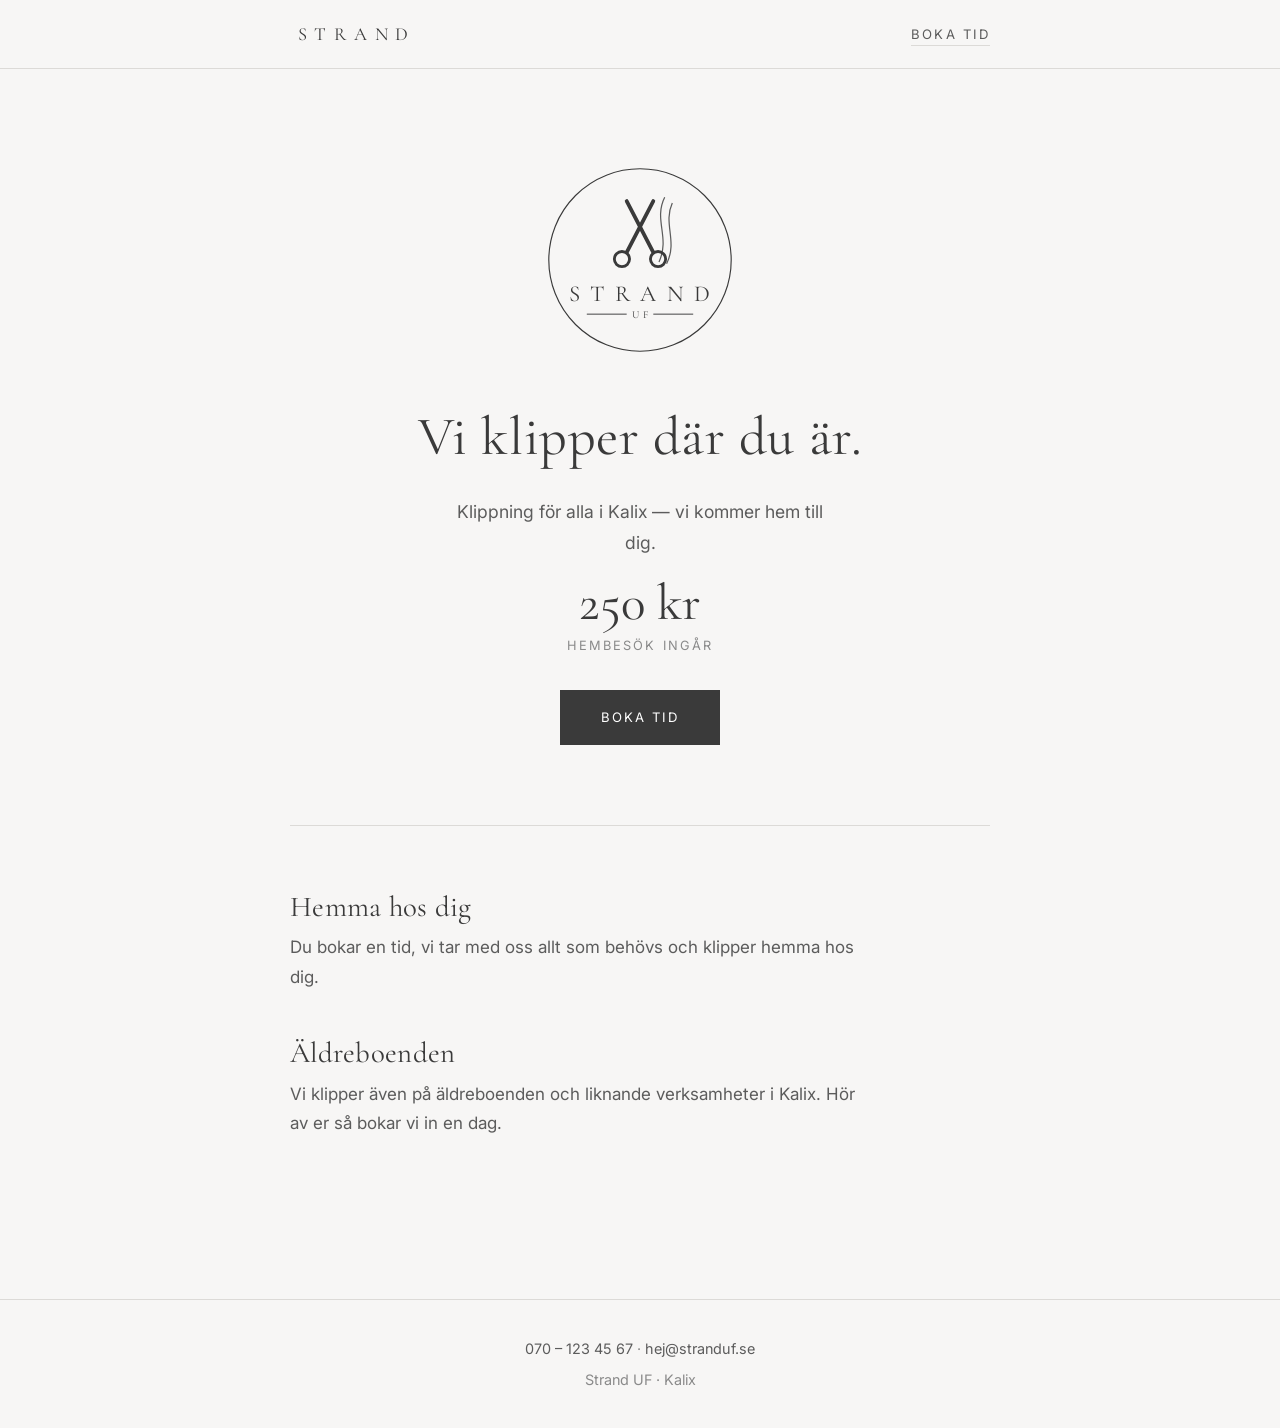
==== index.html @ 222838a2 "updated" ====
<!DOCTYPE html>
<html lang="sv">
<head>
  <meta charset="UTF-8">
  <meta name="viewport" content="width=device-width, initial-scale=1">
  <title>Strand UF — Klippning med utkörning i Kalix</title>
  <meta name="description" content="Strand UF klipper hemma hos dig i Kalix för 250 kr. Vi klipper även på äldreboenden.">
  <link rel="preconnect" href="https://fonts.googleapis.com">
  <link rel="preconnect" href="https://fonts.gstatic.com" crossorigin>
  <link href="https://fonts.googleapis.com/css2?family=Cormorant+Garamond:wght@400;500&family=Inter:wght@400;500&display=swap" rel="stylesheet">
  <link rel="stylesheet" href="css/style.css">
</head>
<body>

  <header class="site-header">
    <div class="wrap">
      <a class="wordmark" href="index.html">Strand</a>
      <nav><a href="boka.html">Boka tid</a></nav>
    </div>
  </header>

  <main>
    <div class="wrap">

      <section class="hero">

        <!-- Loggan. Vill ni använda originalfilen i stället: lägg den som
             images/logo.png och byt ut hela <svg>-blocket mot
             <img class="mark" src="images/logo.png" alt="Strand UF"> -->
        <svg class="mark" viewBox="0 0 200 200" role="img" aria-label="Strand UF">
          <g fill="none" stroke="#3a3a3a" stroke-width="1.2">
            <circle cx="100" cy="100" r="96"/>
          </g>
          <g fill="none" stroke="#5c5c5c" stroke-width="1.3">
            <path d="M126 34 C 114 58, 132 76, 120 102"/>
            <path d="M134 40 C 124 62, 140 80, 128 104"/>
          </g>
          <g fill="none" stroke="#3a3a3a" stroke-width="4" stroke-linecap="round">
            <path d="M86 92 L 114 38"/>
            <path d="M114 92 L 86 38"/>
          </g>
          <g fill="none" stroke="#3a3a3a" stroke-width="3">
            <circle cx="81" cy="99" r="8"/>
            <circle cx="119" cy="99" r="8"/>
          </g>
          <circle cx="100" cy="65" r="2" fill="#3a3a3a"/>
          <text x="105" y="143" text-anchor="middle" fill="#3a3a3a"
                font-family="Cormorant Garamond, Georgia, serif" font-size="24" letter-spacing="11">STRAND</text>
          <g stroke="#3a3a3a" stroke-width="1">
            <path d="M44 157 H 86"/>
            <path d="M114 157 H 156"/>
          </g>
          <text x="102" y="161" text-anchor="middle" fill="#3a3a3a"
                font-family="Cormorant Garamond, Georgia, serif" font-size="11" letter-spacing="4">UF</text>
        </svg>

        <h1>Vi klipper där du är.</h1>
        <p class="lead">Klippning för alla i Kalix — vi kommer hem till dig.</p>

        <p class="price">250 kr</p>
        <p class="price-note">Hembesök ingår</p>

        <a class="btn" href="boka.html">Boka tid</a>
      </section>

      <section class="rows">
        <div class="row">
          <h2>Hemma hos dig</h2>
          <p>Du bokar en tid, vi tar med oss allt som behövs och klipper hemma hos dig.</p>
        </div>
        <div class="row">
          <h2>Äldreboenden</h2>
          <p>Vi klipper även på äldreboenden och liknande verksamheter i Kalix. Hör av er så bokar vi in en dag.</p>
        </div>
      </section>

    </div>
  </main>

  <footer class="site-footer">
    <div class="wrap">
      <p><a href="tel:+46701234567">070 – 123 45 67</a> · <a href="mailto:hej@stranduf.se">hej@stranduf.se</a></p>
      <p>Strand UF · Kalix</p>
    </div>
  </footer>

</body>
</html>
---- css/style.css ----
/* ===========================================================
   Strand UF — stilmall
   Monokrom gråskala, anpassad efter loggan.
   =========================================================== */

:root {
  --bg: #f7f6f5;
  --surface: #ffffff;
  --ink: #3a3a3a;
  --ink-soft: #5c5c5c;
  --muted: #8a8a8a;
  --line: #dcdad7;

  --font-head: "Cormorant Garamond", Georgia, "Times New Roman", serif;
  --font-body: "Inter", -apple-system, BlinkMacSystemFont, "Segoe UI", Roboto, sans-serif;

  --max: 780px;
  --gutter: clamp(24px, 6vw, 40px);
}

* { box-sizing: border-box; }

body {
  margin: 0;
  background: var(--bg);
  color: var(--ink);
  font-family: var(--font-body);
  font-size: 17px;
  line-height: 1.75;
  -webkit-font-smoothing: antialiased;
}

img { max-width: 100%; display: block; }

a { color: var(--ink); }

h1, h2 {
  font-family: var(--font-head);
  font-weight: 400;
  line-height: 1.2;
  letter-spacing: 0.01em;
  margin: 0 0 0.5em;
}

h1 { font-size: clamp(2.2rem, 6vw, 3.4rem); }
h2 { font-size: clamp(1.4rem, 3vw, 1.8rem); }

p { margin: 0 0 1.1em; }

.wrap {
  max-width: var(--max);
  margin-inline: auto;
  padding-inline: var(--gutter);
}

/* ---------- Sidhuvud ---------- */

.site-header {
  border-bottom: 1px solid var(--line);
}

.site-header .wrap {
  display: flex;
  align-items: center;
  justify-content: space-between;
  gap: 20px;
  min-height: 68px;
}

.wordmark {
  font-family: var(--font-head);
  font-size: 1.15rem;
  letter-spacing: 0.42em;
  text-transform: uppercase;
  text-decoration: none;
  color: var(--ink);
  padding-left: 0.42em;
}

.site-header nav a {
  font-size: 0.82rem;
  letter-spacing: 0.16em;
  text-transform: uppercase;
  text-decoration: none;
  color: var(--ink-soft);
  border-bottom: 1px solid var(--line);
  padding-bottom: 3px;
}

.site-header nav a:hover { border-bottom-color: var(--ink); }

/* ---------- Logga ---------- */

.mark {
  width: clamp(140px, 34vw, 190px);
  margin-inline: auto;
}

/* ---------- Innehåll ---------- */

main { padding-block: clamp(52px, 10vw, 96px); }

.hero {
  text-align: center;
  padding-bottom: clamp(48px, 8vw, 80px);
  border-bottom: 1px solid var(--line);
}

.hero h1 { margin-top: clamp(28px, 5vw, 40px); }

.lead {
  font-size: 1.1rem;
  color: var(--ink-soft);
  max-width: 34ch;
  margin-inline: auto;
}

.price {
  font-family: var(--font-head);
  font-size: clamp(2.4rem, 8vw, 3.2rem);
  line-height: 1;
  margin: 4px 0 6px;
}

.price-note {
  font-size: 0.8rem;
  letter-spacing: 0.16em;
  text-transform: uppercase;
  color: var(--muted);
  margin-bottom: 32px;
}

.btn {
  display: inline-block;
  padding: 15px 40px;
  border: 1px solid var(--ink);
  background: var(--ink);
  color: #fff;
  font-size: 0.82rem;
  letter-spacing: 0.16em;
  text-transform: uppercase;
  text-decoration: none;
  transition: background 0.2s ease, color 0.2s ease;
}

.btn:hover { background: transparent; color: var(--ink); }

.rows { padding-block: clamp(40px, 7vw, 64px); }

.row + .row { margin-top: clamp(32px, 5vw, 44px); }

.row h2 { margin-bottom: 0.3em; }

.row p {
  color: var(--ink-soft);
  max-width: 52ch;
  margin: 0;
}

/* ---------- Bokning ---------- */

.cal-embed {
  background: var(--surface);
  border: 1px solid var(--line);
  min-height: 620px;
  overflow: hidden;
  margin-top: clamp(28px, 5vw, 40px);
}

.cal-fallback {
  padding: 48px 24px;
  text-align: center;
  color: var(--muted);
}

.page-head { text-align: center; }

.fine {
  font-size: 0.9rem;
  color: var(--muted);
  text-align: center;
  margin-top: 24px;
}

/* ---------- Sidfot ---------- */

.site-footer {
  border-top: 1px solid var(--line);
  padding-block: 36px;
  text-align: center;
  font-size: 0.9rem;
  color: var(--muted);
}

.site-footer a { color: var(--ink-soft); text-decoration: none; }
.site-footer a:hover { text-decoration: underline; }

.site-footer p { margin: 0 0 6px; }
.site-footer p:last-child { margin: 0; }
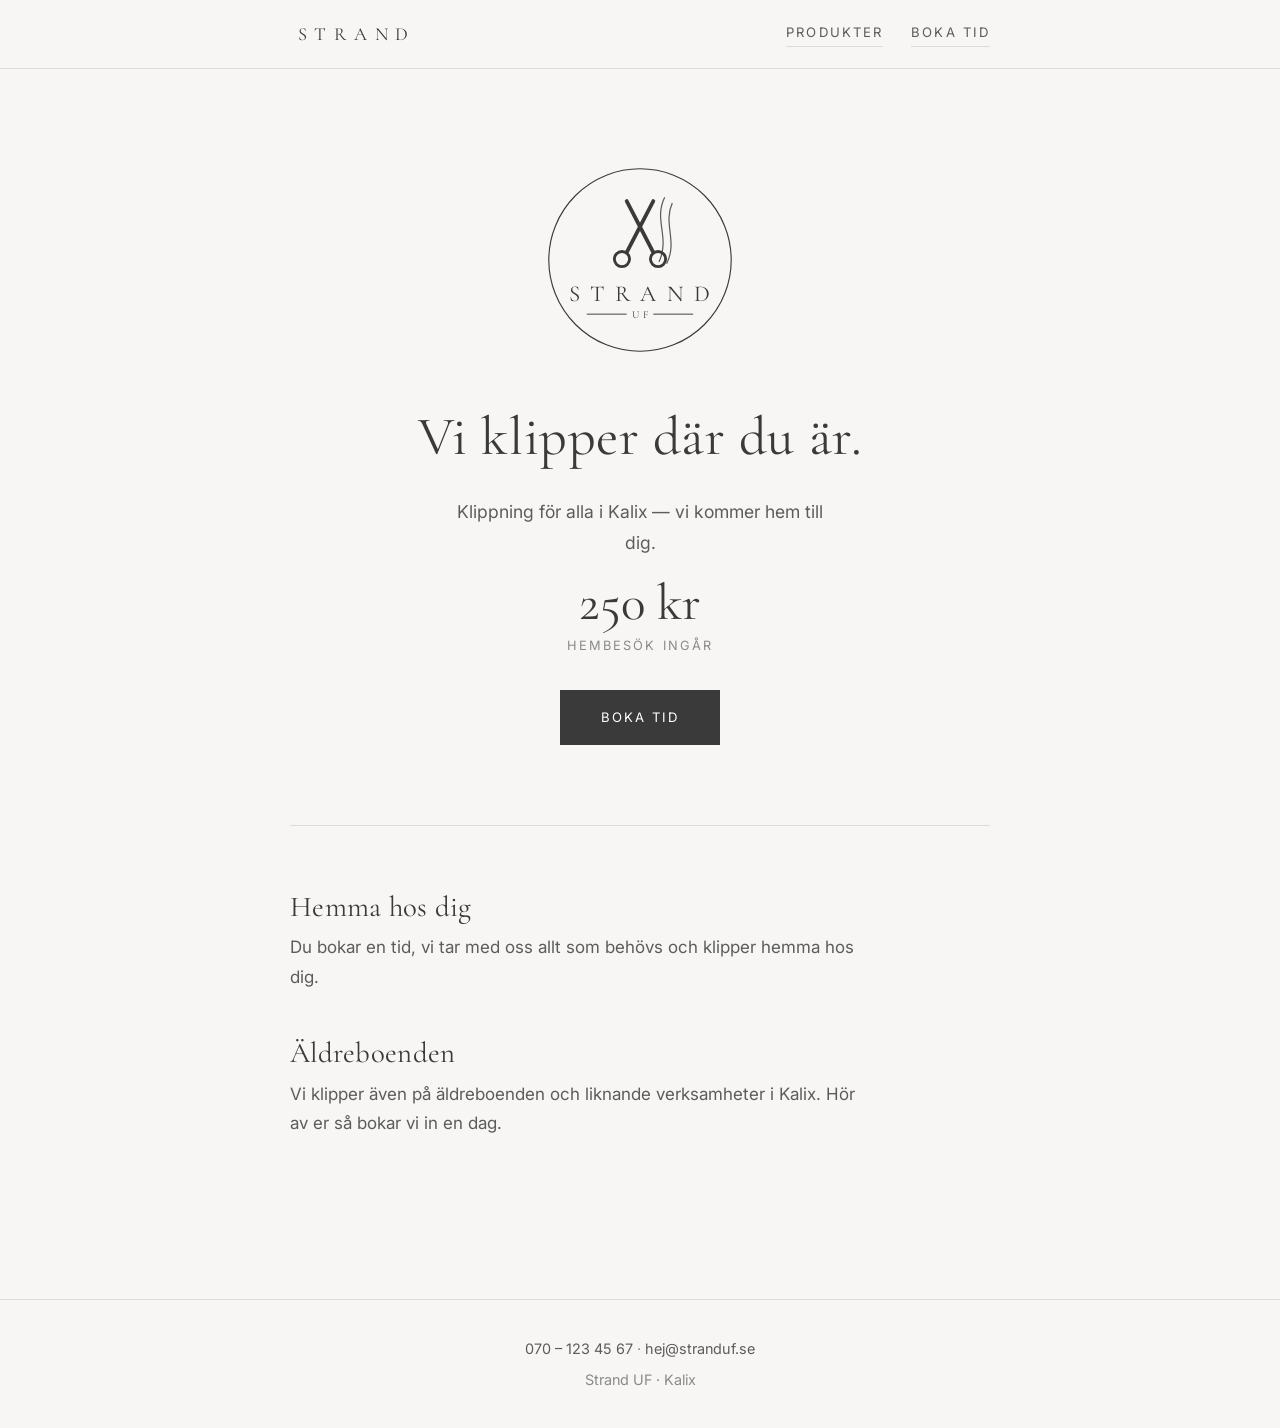
==== commit 07f786e2: "ss" ====
--- a/index.html
+++ b/index.html
@@ -15,7 +15,10 @@
   <header class="site-header">
     <div class="wrap">
       <a class="wordmark" href="index.html">Strand</a>
-      <nav><a href="boka.html">Boka tid</a></nav>
+      <nav>
+        <a href="produkter.html">Produkter</a>
+        <a href="boka.html">Boka tid</a>
+      </nav>
     </div>
   </header>
 
--- a/css/style.css
+++ b/css/style.css
@@ -77,6 +77,11 @@
   padding-left: 0.42em;
 }
 
+.site-header nav {
+  display: flex;
+  gap: clamp(16px, 4vw, 28px);
+}
+
 .site-header nav a {
   font-size: 0.82rem;
   letter-spacing: 0.16em;
@@ -197,3 +202,37 @@
 
 .site-footer p { margin: 0 0 6px; }
 .site-footer p:last-child { margin: 0; }
+
+/* ---------- Produkter ---------- */
+
+.products {
+  display: grid;
+  grid-template-columns: repeat(3, 1fr);
+  gap: clamp(24px, 4vw, 40px) clamp(18px, 3vw, 28px);
+  margin-top: clamp(32px, 5vw, 48px);
+}
+
+.product img {
+  width: 100%;
+  aspect-ratio: 1 / 1;
+  object-fit: cover;
+  background: #efedea;
+  border: 1px solid var(--line);
+}
+
+.product h2 {
+  font-family: var(--font-body);
+  font-size: 0.98rem;
+  font-weight: 500;
+  margin: 14px 0 2px;
+}
+
+.product p {
+  margin: 0;
+  color: var(--muted);
+  font-size: 0.95rem;
+}
+
+@media (max-width: 620px) {
+  .products { grid-template-columns: repeat(2, 1fr); }
+}
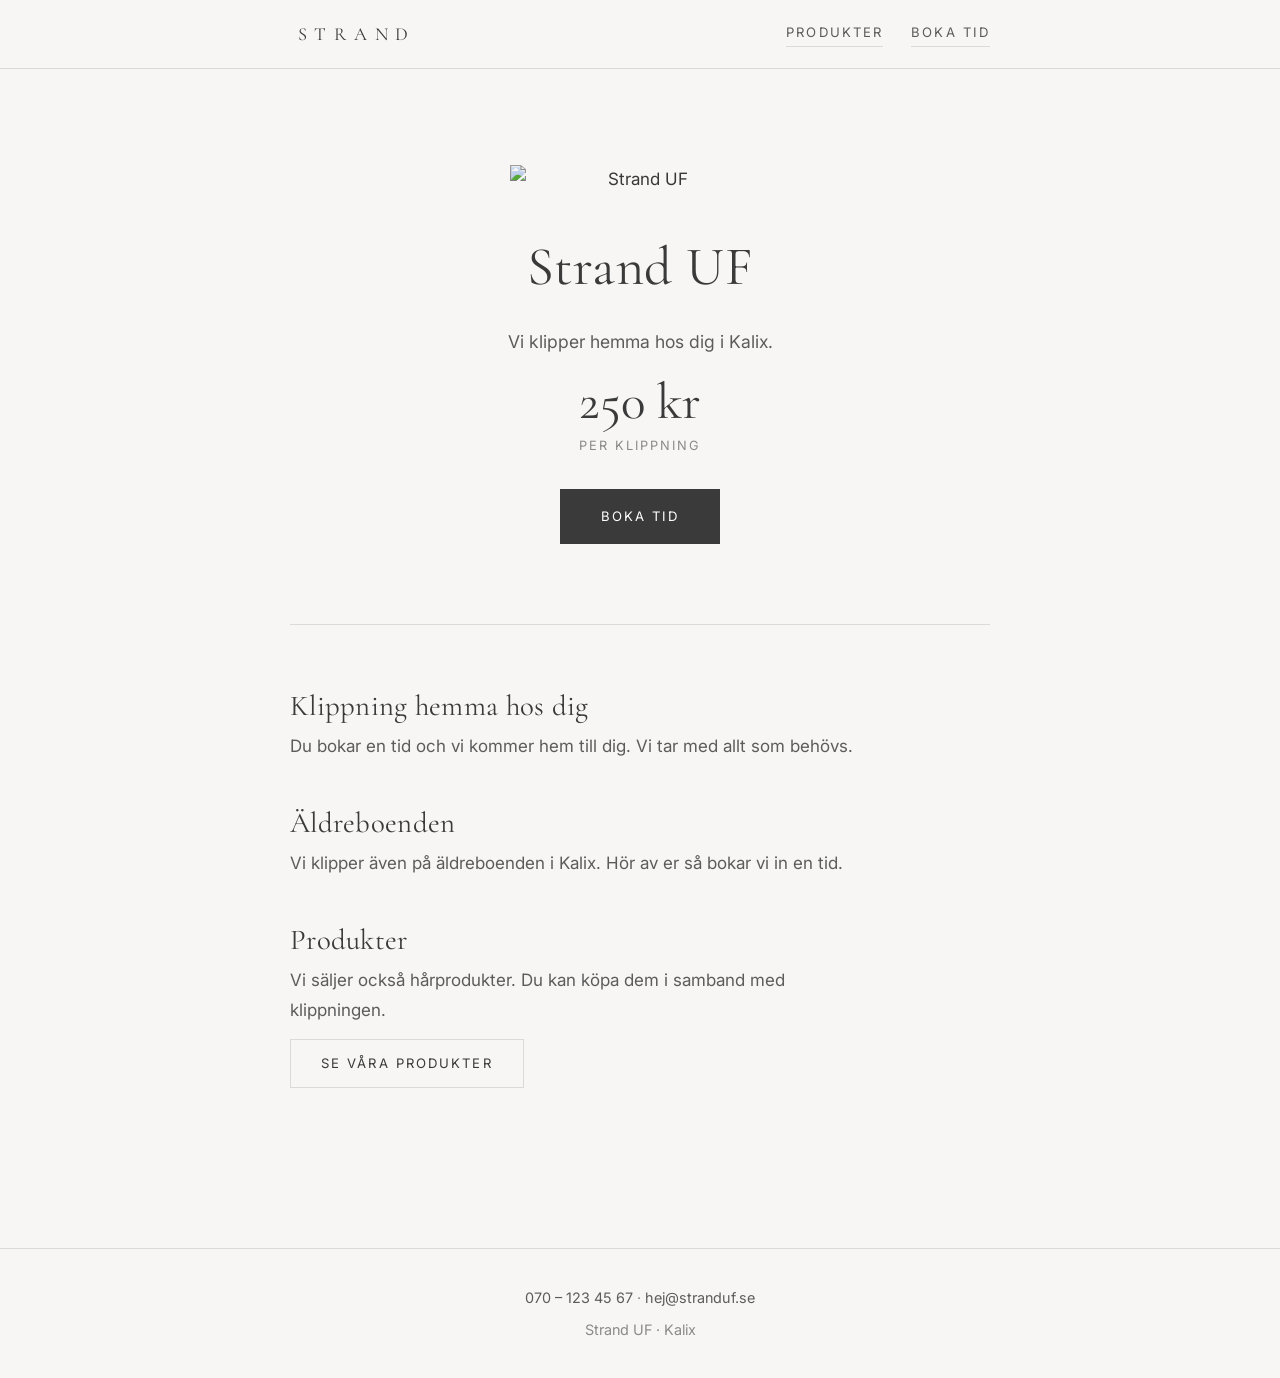
==== commit b87642af: "gg" ====
--- a/index.html
+++ b/index.html
@@ -3,8 +3,8 @@
 <head>
   <meta charset="UTF-8">
   <meta name="viewport" content="width=device-width, initial-scale=1">
-  <title>Strand UF — Klippning med utkörning i Kalix</title>
-  <meta name="description" content="Strand UF klipper hemma hos dig i Kalix för 250 kr. Vi klipper även på äldreboenden.">
+  <title>Strand UF — Klippning i Kalix</title>
+  <meta name="description" content="Strand UF klipper hemma hos dig i Kalix för 250 kr. Vi säljer även hårprodukter.">
   <link rel="preconnect" href="https://fonts.googleapis.com">
   <link rel="preconnect" href="https://fonts.gstatic.com" crossorigin>
   <link href="https://fonts.googleapis.com/css2?family=Cormorant+Garamond:wght@400;500&family=Inter:wght@400;500&display=swap" rel="stylesheet">
@@ -27,54 +27,37 @@
 
       <section class="hero">
 
-        <!-- Loggan. Vill ni använda originalfilen i stället: lägg den som
-             images/logo.png och byt ut hela <svg>-blocket mot
-             <img class="mark" src="images/logo.png" alt="Strand UF"> -->
-        <svg class="mark" viewBox="0 0 200 200" role="img" aria-label="Strand UF">
-          <g fill="none" stroke="#3a3a3a" stroke-width="1.2">
-            <circle cx="100" cy="100" r="96"/>
-          </g>
-          <g fill="none" stroke="#5c5c5c" stroke-width="1.3">
-            <path d="M126 34 C 114 58, 132 76, 120 102"/>
-            <path d="M134 40 C 124 62, 140 80, 128 104"/>
-          </g>
-          <g fill="none" stroke="#3a3a3a" stroke-width="4" stroke-linecap="round">
-            <path d="M86 92 L 114 38"/>
-            <path d="M114 92 L 86 38"/>
-          </g>
-          <g fill="none" stroke="#3a3a3a" stroke-width="3">
-            <circle cx="81" cy="99" r="8"/>
-            <circle cx="119" cy="99" r="8"/>
-          </g>
-          <circle cx="100" cy="65" r="2" fill="#3a3a3a"/>
-          <text x="105" y="143" text-anchor="middle" fill="#3a3a3a"
-                font-family="Cormorant Garamond, Georgia, serif" font-size="24" letter-spacing="11">STRAND</text>
-          <g stroke="#3a3a3a" stroke-width="1">
-            <path d="M44 157 H 86"/>
-            <path d="M114 157 H 156"/>
-          </g>
-          <text x="102" y="161" text-anchor="middle" fill="#3a3a3a"
-                font-family="Cormorant Garamond, Georgia, serif" font-size="11" letter-spacing="4">UF</text>
-        </svg>
+        <!-- LOGGAN: spara originalbilden som images/logo.png.
+             Ingenting är ändrat på den, hela loggan visas som den är. -->
+        <img class="mark" src="images/logo.png" alt="Strand UF">
 
-        <h1>Vi klipper där du är.</h1>
-        <p class="lead">Klippning för alla i Kalix — vi kommer hem till dig.</p>
+        <h1>Strand UF</h1>
+        <p class="lead">Vi klipper hemma hos dig i Kalix.</p>
 
         <p class="price">250 kr</p>
-        <p class="price-note">Hembesök ingår</p>
+        <p class="price-note">Per klippning</p>
 
         <a class="btn" href="boka.html">Boka tid</a>
       </section>
 
       <section class="rows">
+
         <div class="row">
-          <h2>Hemma hos dig</h2>
-          <p>Du bokar en tid, vi tar med oss allt som behövs och klipper hemma hos dig.</p>
+          <h2>Klippning hemma hos dig</h2>
+          <p>Du bokar en tid och vi kommer hem till dig. Vi tar med allt som behövs.</p>
         </div>
+
         <div class="row">
           <h2>Äldreboenden</h2>
-          <p>Vi klipper även på äldreboenden och liknande verksamheter i Kalix. Hör av er så bokar vi in en dag.</p>
+          <p>Vi klipper även på äldreboenden i Kalix. Hör av er så bokar vi in en tid.</p>
         </div>
+
+        <div class="row">
+          <h2>Produkter</h2>
+          <p>Vi säljer också hårprodukter. Du kan köpa dem i samband med klippningen.</p>
+          <a class="btn btn-ghost" href="produkter.html">Se våra produkter</a>
+        </div>
+
       </section>
 
     </div>
--- a/css/style.css
+++ b/css/style.css
@@ -97,8 +97,12 @@
 /* ---------- Logga ---------- */
 
 .mark {
-  width: clamp(140px, 34vw, 190px);
+  width: clamp(180px, 46vw, 260px);
+  height: auto;
   margin-inline: auto;
+  /* Loggan har vit bakgrund - detta smälter in den i sidans bakgrund
+     utan att bilden i sig ändras. */
+  mix-blend-mode: multiply;
 }
 
 /* ---------- Innehåll ---------- */
@@ -150,6 +154,22 @@
 
 .btn:hover { background: transparent; color: var(--ink); }
 
+.btn-ghost {
+  background: transparent;
+  color: var(--ink);
+  border-color: var(--line);
+  padding: 12px 30px;
+}
+
+.btn-ghost:hover { background: var(--ink); color: #fff; border-color: var(--ink); }
+
+.row .btn-ghost { margin-top: 14px; }
+
+.page-cta {
+  text-align: center;
+  margin-top: clamp(32px, 6vw, 48px);
+}
+
 .rows { padding-block: clamp(40px, 7vw, 64px); }
 
 .row + .row { margin-top: clamp(32px, 5vw, 44px); }
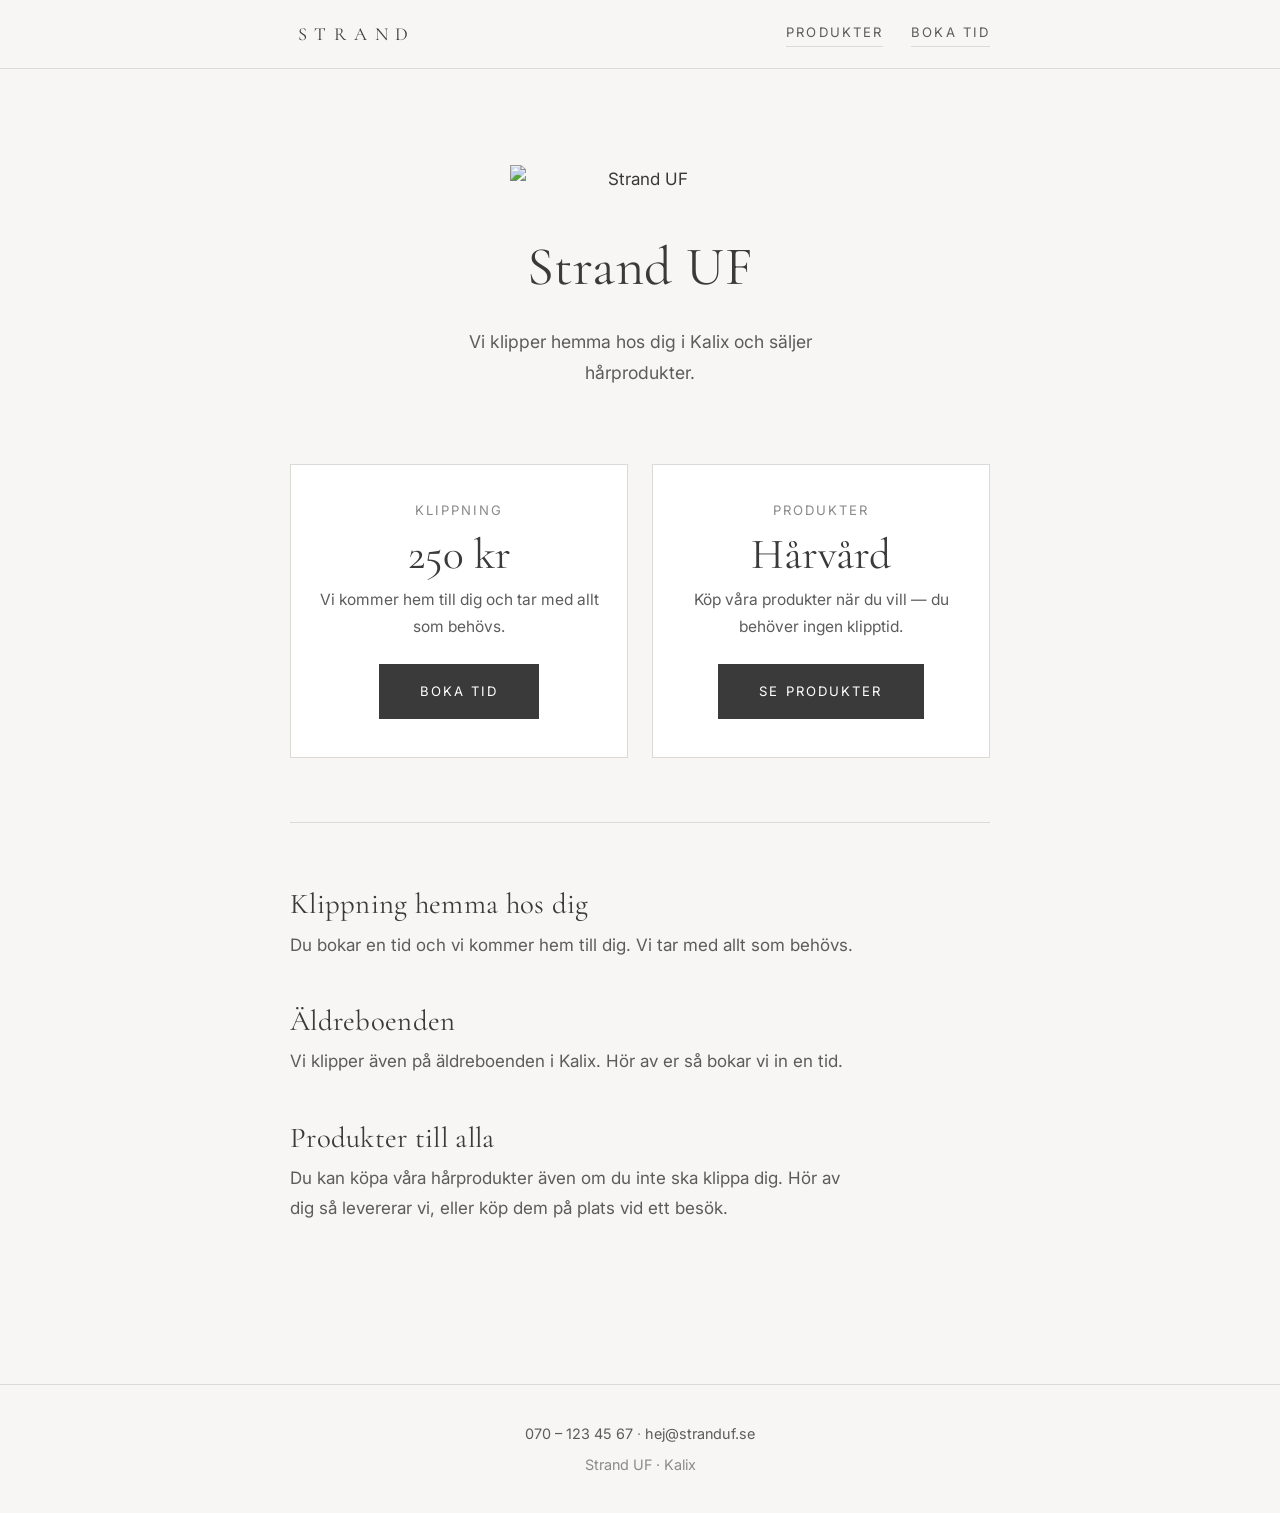
==== commit 54253d31: "Updated home page and added cal.com link" ====
--- a/index.html
+++ b/index.html
@@ -32,12 +32,26 @@
         <img class="mark" src="images/logo.png" alt="Strand UF">
 
         <h1>Strand UF</h1>
-        <p class="lead">Vi klipper hemma hos dig i Kalix.</p>
+        <p class="lead">Vi klipper hemma hos dig i Kalix och säljer hårprodukter.</p>
+      </section>
 
-        <p class="price">250 kr</p>
-        <p class="price-note">Per klippning</p>
+      <!-- Två likvärdiga val: boka klippning eller köpa produkter. -->
+      <section class="paths">
 
-        <a class="btn" href="boka.html">Boka tid</a>
+        <div class="path">
+          <h2>Klippning</h2>
+          <p class="price">250 kr</p>
+          <p class="path-text">Vi kommer hem till dig och tar med allt som behövs.</p>
+          <a class="btn" href="boka.html">Boka tid</a>
+        </div>
+
+        <div class="path">
+          <h2>Produkter</h2>
+          <p class="price">Hårvård</p>
+          <p class="path-text">Köp våra produkter när du vill — du behöver ingen klipptid.</p>
+          <a class="btn" href="produkter.html">Se produkter</a>
+        </div>
+
       </section>
 
       <section class="rows">
@@ -53,9 +67,9 @@
         </div>
 
         <div class="row">
-          <h2>Produkter</h2>
-          <p>Vi säljer också hårprodukter. Du kan köpa dem i samband med klippningen.</p>
-          <a class="btn btn-ghost" href="produkter.html">Se våra produkter</a>
+          <h2>Produkter till alla</h2>
+          <p>Du kan köpa våra hårprodukter även om du inte ska klippa dig. Hör av dig så
+             levererar vi, eller köp dem på plats vid ett besök.</p>
         </div>
 
       </section>
--- a/css/style.css
+++ b/css/style.css
@@ -111,8 +111,7 @@
 
 .hero {
   text-align: center;
-  padding-bottom: clamp(48px, 8vw, 80px);
-  border-bottom: 1px solid var(--line);
+  padding-bottom: clamp(36px, 6vw, 56px);
 }
 
 .hero h1 { margin-top: clamp(28px, 5vw, 40px); }
@@ -126,9 +125,52 @@
 
 .price {
   font-family: var(--font-head);
-  font-size: clamp(2.4rem, 8vw, 3.2rem);
+  font-size: clamp(2.1rem, 6vw, 2.7rem);
   line-height: 1;
-  margin: 4px 0 6px;
+  margin: 4px 0 10px;
+}
+
+/* ---------- Klippning och produkter: två likvärdiga kort ---------- */
+
+.paths {
+  display: grid;
+  grid-template-columns: 1fr 1fr;
+  gap: clamp(16px, 3vw, 24px);
+  padding-bottom: clamp(40px, 7vw, 64px);
+  border-bottom: 1px solid var(--line);
+}
+
+.path {
+  display: flex;
+  flex-direction: column;
+  align-items: center;
+  text-align: center;
+  background: var(--surface);
+  border: 1px solid var(--line);
+  padding: clamp(26px, 4vw, 38px) clamp(18px, 3vw, 28px);
+}
+
+.path h2 {
+  font-size: 0.82rem;
+  font-family: var(--font-body);
+  letter-spacing: 0.16em;
+  text-transform: uppercase;
+  color: var(--muted);
+  margin-bottom: 10px;
+}
+
+.path-text {
+  color: var(--ink-soft);
+  font-size: 0.97rem;
+  max-width: 28ch;
+  margin: 0 0 24px;
+}
+
+.path .btn { margin-top: auto; }
+
+@media (max-width: 600px) {
+  .paths { grid-template-columns: 1fr; }
+  .path .btn { width: 100%; }
 }
 
 .price-note {
@@ -167,8 +209,14 @@
 
 .page-cta {
   text-align: center;
-  margin-top: clamp(32px, 6vw, 48px);
-}
+  margin-top: clamp(40px, 7vw, 64px);
+  padding-top: clamp(32px, 5vw, 48px);
+  border-top: 1px solid var(--line);
+}
+
+.page-cta .lead { margin-bottom: 26px; }
+
+.page-cta .btn { margin: 0 6px 10px; }
 
 .rows { padding-block: clamp(40px, 7vw, 64px); }
 
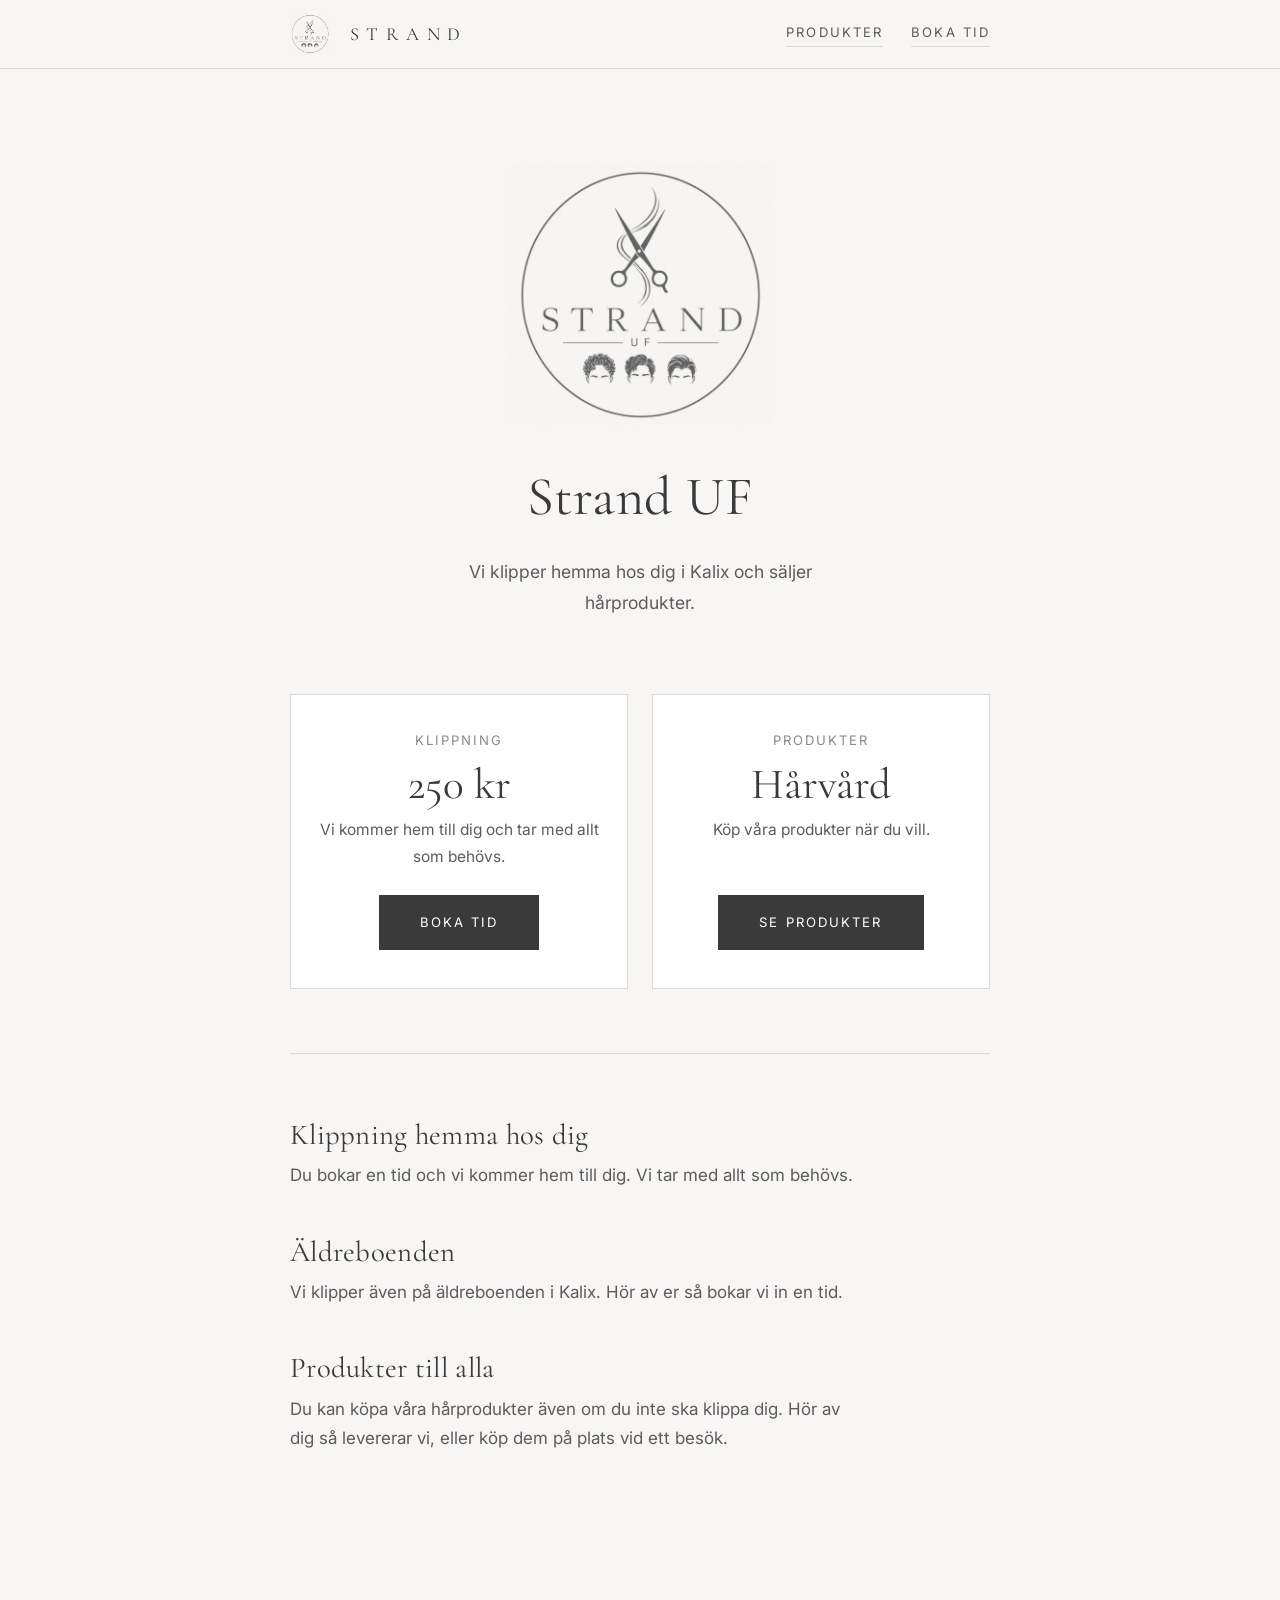
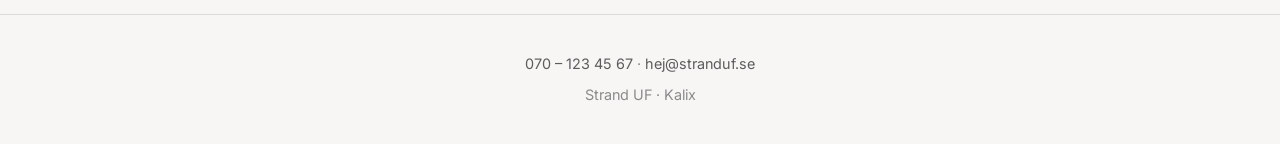
==== commit f791b0bd: "added logo to header" ====
--- a/index.html
+++ b/index.html
@@ -8,13 +8,17 @@
   <link rel="preconnect" href="https://fonts.googleapis.com">
   <link rel="preconnect" href="https://fonts.gstatic.com" crossorigin>
   <link href="https://fonts.googleapis.com/css2?family=Cormorant+Garamond:wght@400;500&family=Inter:wght@400;500&display=swap" rel="stylesheet">
+  <link rel="icon" href="images/logo.png">
   <link rel="stylesheet" href="css/style.css">
 </head>
 <body>
 
   <header class="site-header">
     <div class="wrap">
-      <a class="wordmark" href="index.html">Strand</a>
+      <a class="wordmark" href="index.html">
+        <img class="wordmark-logo" src="images/logo.png" alt="">
+        <span>Strand</span>
+      </a>
       <nav>
         <a href="produkter.html">Produkter</a>
         <a href="boka.html">Boka tid</a>
@@ -48,7 +52,7 @@
         <div class="path">
           <h2>Produkter</h2>
           <p class="price">Hårvård</p>
-          <p class="path-text">Köp våra produkter när du vill — du behöver ingen klipptid.</p>
+          <p class="path-text">Köp våra produkter när du vill.</p>
           <a class="btn" href="produkter.html">Se produkter</a>
         </div>
 
--- a/css/style.css
+++ b/css/style.css
@@ -68,13 +68,30 @@
 }
 
 .wordmark {
+  display: flex;
+  align-items: center;
+  gap: 12px;
   font-family: var(--font-head);
   font-size: 1.15rem;
   letter-spacing: 0.42em;
   text-transform: uppercase;
   text-decoration: none;
   color: var(--ink);
-  padding-left: 0.42em;
+}
+
+/* Loggan i sidhuvudet. Samma bild som på startsidan, bara mindre.
+   mix-blend-mode smälter in den vita bakgrunden i sidhuvudet. */
+.wordmark-logo {
+  height: 40px;
+  width: auto;
+  mix-blend-mode: multiply;
+}
+
+.wordmark span { padding-left: 0.42em; }
+
+@media (max-width: 420px) {
+  .wordmark-logo { height: 32px; }
+  .wordmark span { display: none; }
 }
 
 .site-header nav {
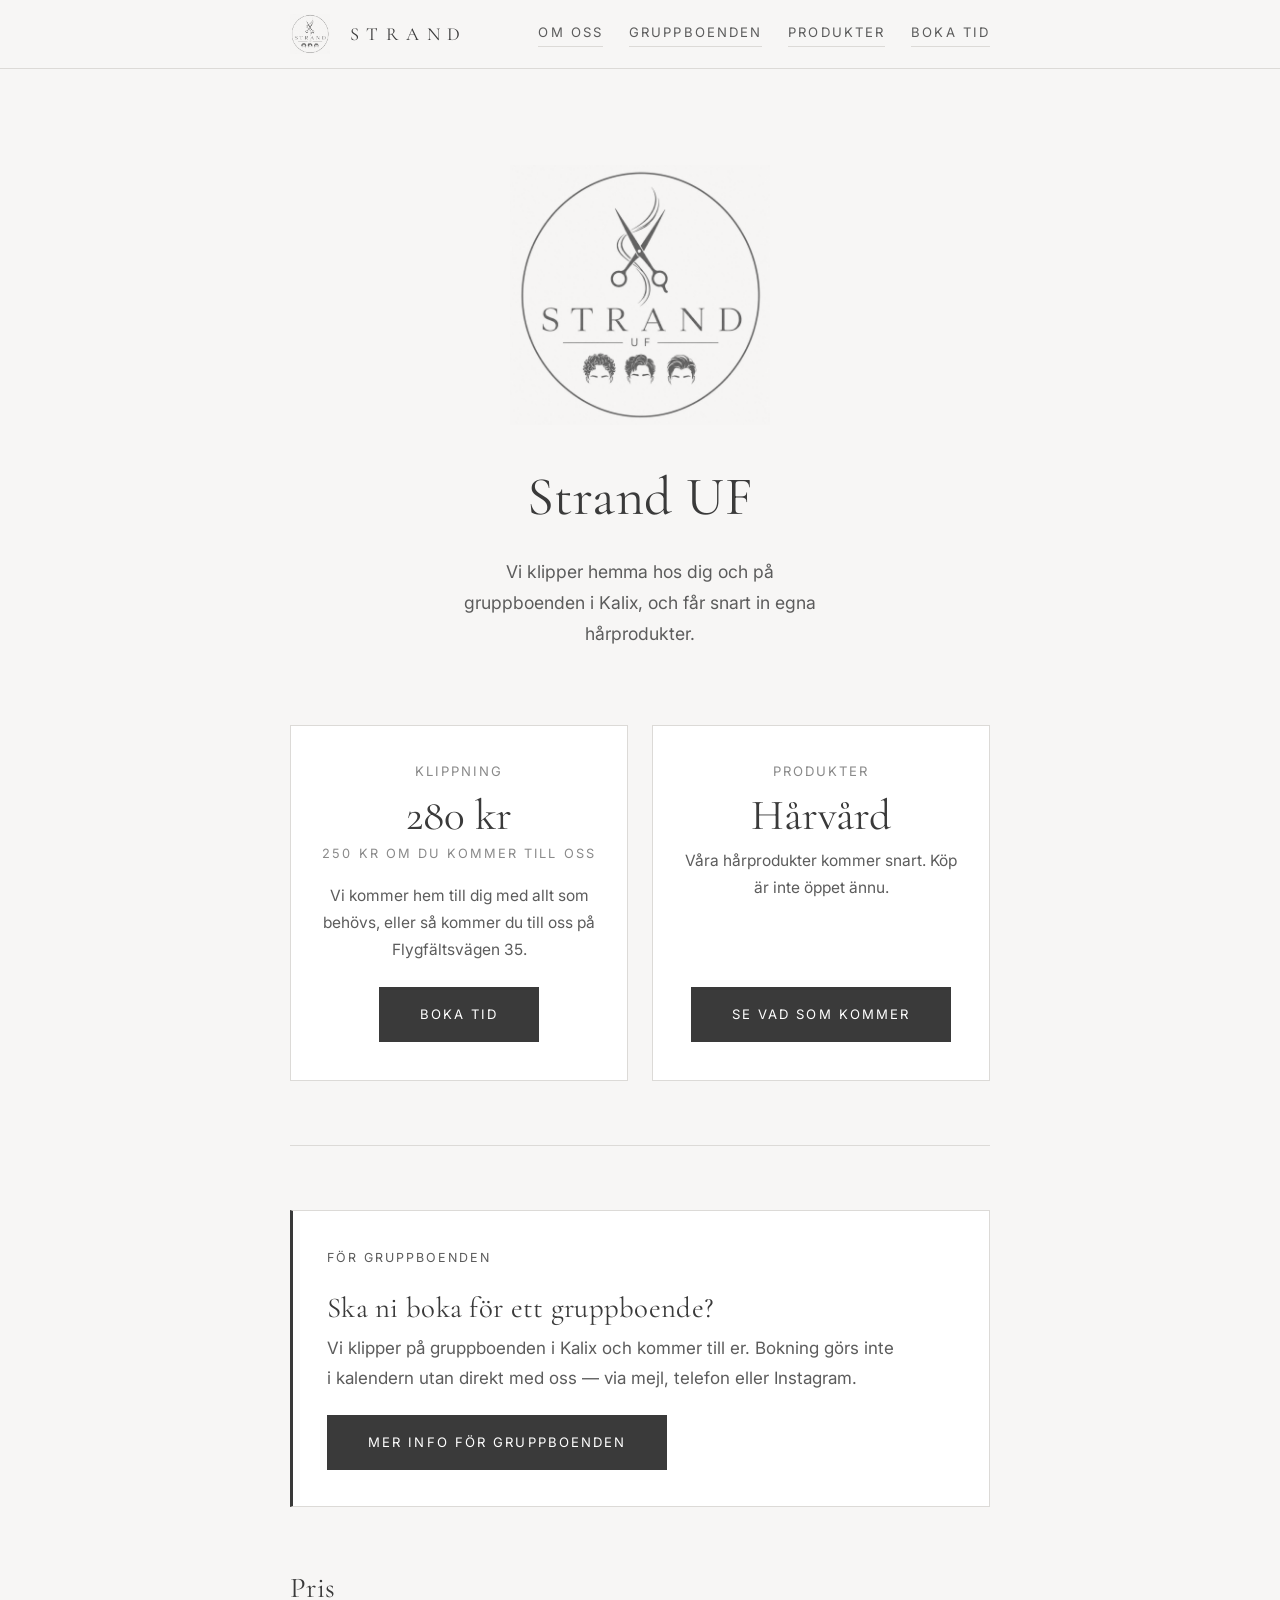
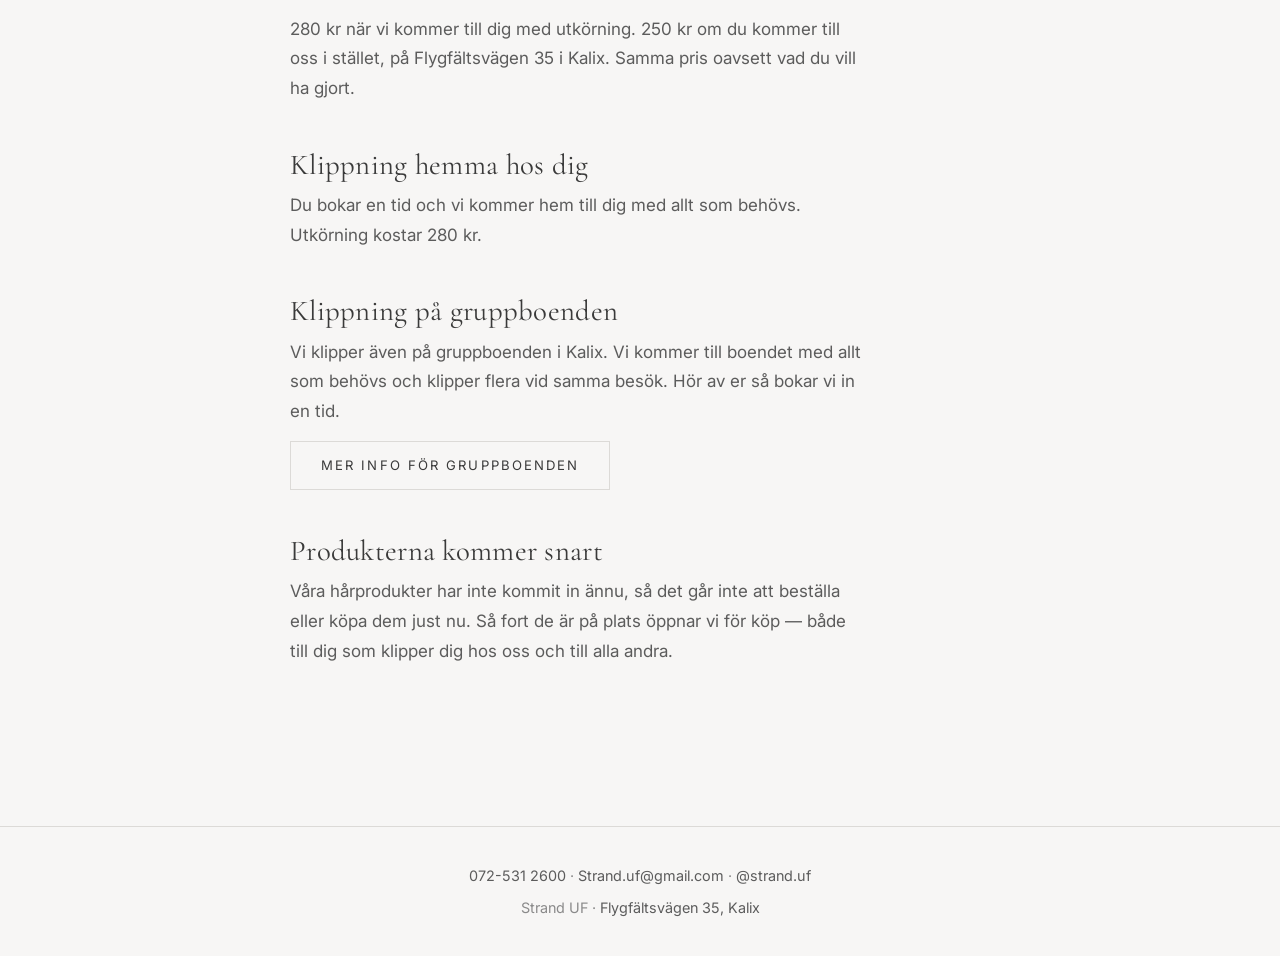
==== commit 200f4394: "ss" ====
--- a/index.html
+++ b/index.html
@@ -4,7 +4,7 @@
   <meta charset="UTF-8">
   <meta name="viewport" content="width=device-width, initial-scale=1">
   <title>Strand UF — Klippning i Kalix</title>
-  <meta name="description" content="Strand UF klipper hemma hos dig i Kalix för 250 kr. Vi säljer även hårprodukter.">
+  <meta name="description" content="Strand UF klipper i Kalix. 280 kr när vi kommer till dig, 250 kr om du kommer till oss. Våra hårprodukter kommer snart.">
   <link rel="preconnect" href="https://fonts.googleapis.com">
   <link rel="preconnect" href="https://fonts.gstatic.com" crossorigin>
   <link href="https://fonts.googleapis.com/css2?family=Cormorant+Garamond:wght@400;500&family=Inter:wght@400;500&display=swap" rel="stylesheet">
@@ -20,6 +20,8 @@
         <span>Strand</span>
       </a>
       <nav>
+        <a href="om-oss.html">Om oss</a>
+        <a href="gruppboenden.html">Gruppboenden</a>
         <a href="produkter.html">Produkter</a>
         <a href="boka.html">Boka tid</a>
       </nav>
@@ -36,7 +38,7 @@
         <img class="mark" src="images/logo.png" alt="Strand UF">
 
         <h1>Strand UF</h1>
-        <p class="lead">Vi klipper hemma hos dig i Kalix och säljer hårprodukter.</p>
+        <p class="lead">Vi klipper hemma hos dig och på gruppboenden i Kalix, och får snart in egna hårprodukter.</p>
       </section>
 
       <!-- Två likvärdiga val: boka klippning eller köpa produkter. -->
@@ -44,36 +46,55 @@
 
         <div class="path">
           <h2>Klippning</h2>
-          <p class="price">250 kr</p>
-          <p class="path-text">Vi kommer hem till dig och tar med allt som behövs.</p>
+          <p class="price">280 kr</p>
+          <p class="price-note">250 kr om du kommer till oss</p>
+          <p class="path-text">Vi kommer hem till dig med allt som behövs, eller så kommer du till oss på Flygfältsvägen 35.</p>
           <a class="btn" href="boka.html">Boka tid</a>
         </div>
 
         <div class="path">
           <h2>Produkter</h2>
           <p class="price">Hårvård</p>
-          <p class="path-text">Köp våra produkter när du vill.</p>
-          <a class="btn" href="produkter.html">Se produkter</a>
+          <p class="path-text">Våra hårprodukter kommer snart. Köp är inte öppet ännu.</p>
+          <a class="btn" href="produkter.html">Se vad som kommer</a>
         </div>
 
+      </section>
+
+      <!-- Gruppboenden bokas inte i kalendern — egen sida med kontaktvägarna. -->
+      <section class="notice">
+        <p class="notice-label">För gruppboenden</p>
+        <h2>Ska ni boka för ett gruppboende?</h2>
+        <p>Vi klipper på gruppboenden i Kalix och kommer till er. Bokning görs inte i
+           kalendern utan direkt med oss — via mejl, telefon eller Instagram.</p>
+        <a class="btn" href="gruppboenden.html">Mer info för gruppboenden</a>
       </section>
 
       <section class="rows">
 
         <div class="row">
-          <h2>Klippning hemma hos dig</h2>
-          <p>Du bokar en tid och vi kommer hem till dig. Vi tar med allt som behövs.</p>
+          <h2>Pris</h2>
+          <p>280 kr när vi kommer till dig med utkörning. 250 kr om du kommer till oss
+             i stället, på Flygfältsvägen 35 i Kalix. Samma pris oavsett vad du vill ha gjort.</p>
         </div>
 
         <div class="row">
-          <h2>Äldreboenden</h2>
-          <p>Vi klipper även på äldreboenden i Kalix. Hör av er så bokar vi in en tid.</p>
+          <h2>Klippning hemma hos dig</h2>
+          <p>Du bokar en tid och vi kommer hem till dig med allt som behövs. Utkörning
+             kostar 280 kr.</p>
         </div>
 
         <div class="row">
-          <h2>Produkter till alla</h2>
-          <p>Du kan köpa våra hårprodukter även om du inte ska klippa dig. Hör av dig så
-             levererar vi, eller köp dem på plats vid ett besök.</p>
+          <h2>Klippning på gruppboenden</h2>
+          <p>Vi klipper även på gruppboenden i Kalix. Vi kommer till boendet med allt som
+             behövs och klipper flera vid samma besök. Hör av er så bokar vi in en tid.</p>
+          <a class="btn btn-ghost" href="gruppboenden.html">Mer info för gruppboenden</a>
+        </div>
+
+        <div class="row">
+          <h2>Produkterna kommer snart</h2>
+          <p>Våra hårprodukter har inte kommit in ännu, så det går inte att beställa eller köpa dem just nu.
+             Så fort de är på plats öppnar vi för köp — både till dig som klipper dig hos oss och till alla andra.</p>
         </div>
 
       </section>
@@ -83,8 +104,8 @@
 
   <footer class="site-footer">
     <div class="wrap">
-      <p><a href="tel:+46701234567">070 – 123 45 67</a> · <a href="mailto:hej@stranduf.se">hej@stranduf.se</a></p>
-      <p>Strand UF · Kalix</p>
+      <p><a href="tel:+46725312600">072-531 2600</a> · <a href="mailto:Strand.uf@gmail.com">Strand.uf@gmail.com</a> · <a href="https://instagram.com/strand.uf" target="_blank" rel="noopener">@strand.uf</a></p>
+      <p>Strand UF · <a href="https://maps.google.com/?q=Flygfältsvägen+35+Kalix" target="_blank" rel="noopener">Flygfältsvägen 35, Kalix</a></p>
     </div>
   </footer>
 
--- a/css/style.css
+++ b/css/style.css
@@ -96,7 +96,9 @@
 
 .site-header nav {
   display: flex;
-  gap: clamp(16px, 4vw, 28px);
+  flex-wrap: wrap;
+  justify-content: flex-end;
+  gap: 8px clamp(14px, 3.4vw, 26px);
 }
 
 .site-header nav a {
@@ -318,6 +320,140 @@
   font-size: 0.95rem;
 }
 
+.product .soon {
+  font-size: 0.8rem;
+  letter-spacing: 0.12em;
+  text-transform: uppercase;
+  color: var(--ink-soft);
+}
+
 @media (max-width: 620px) {
   .products { grid-template-columns: repeat(2, 1fr); }
 }
+
+/* ---------- Banner: gruppboenden ---------- */
+
+.notice {
+  background: var(--surface);
+  border: 1px solid var(--line);
+  border-left: 3px solid var(--ink);
+  padding: clamp(26px, 4vw, 36px) clamp(20px, 3vw, 34px);
+  margin-top: clamp(40px, 7vw, 64px);
+}
+
+.notice-label {
+  font-size: 0.78rem;
+  letter-spacing: 0.16em;
+  text-transform: uppercase;
+  color: var(--muted);
+  margin: 0 0 8px;
+}
+
+.notice h2 { margin-bottom: 0.3em; }
+
+.notice p {
+  color: var(--ink-soft);
+  max-width: 52ch;
+  margin: 0 0 22px;
+}
+
+.notice .btn { margin: 0; }
+
+/* ---------- Kontaktvägar ---------- */
+
+.contact {
+  padding-top: clamp(32px, 5vw, 48px);
+  border-top: 1px solid var(--line);
+}
+
+.contact-head { text-align: center; }
+
+.contact-list {
+  display: grid;
+  grid-template-columns: repeat(3, 1fr);
+  gap: clamp(16px, 3vw, 24px);
+  margin-top: clamp(24px, 4vw, 36px);
+}
+
+.contact-card {
+  background: var(--surface);
+  border: 1px solid var(--line);
+  padding: clamp(22px, 3vw, 30px) clamp(18px, 2.5vw, 24px);
+  text-align: center;
+}
+
+.contact-label {
+  font-size: 0.78rem;
+  letter-spacing: 0.16em;
+  text-transform: uppercase;
+  color: var(--muted);
+  margin: 0 0 8px;
+}
+
+.contact-value {
+  font-family: var(--font-head);
+  font-size: 1.25rem;
+  line-height: 1.3;
+  margin: 0 0 10px;
+  overflow-wrap: anywhere;
+}
+
+.contact-value a { text-decoration: none; border-bottom: 1px solid var(--line); }
+.contact-value a:hover { border-bottom-color: var(--ink); }
+
+.contact-text {
+  font-size: 0.92rem;
+  color: var(--ink-soft);
+  margin: 0;
+}
+
+@media (max-width: 620px) {
+  .contact-list { grid-template-columns: 1fr; }
+}
+
+/* Prisnoteringen i korten står tätt under priset, inte som i hero. */
+.path .price-note { margin: -4px 0 16px; }
+
+/* ---------- Om oss ---------- */
+
+/* En bild per person, med namn och roll under. */
+.team-list {
+  display: grid;
+  grid-template-columns: repeat(3, 1fr);
+  gap: clamp(18px, 3vw, 28px);
+  list-style: none;
+  margin: clamp(32px, 5vw, 48px) 0 0;
+  padding: 0;
+  text-align: center;
+}
+
+.team-member img {
+  width: 100%;
+  aspect-ratio: 3 / 4;
+  object-fit: cover;
+  object-position: center top;
+  background: #efedea;
+  border: 1px solid var(--line);
+  margin-bottom: 14px;
+}
+
+.team-name {
+  font-family: var(--font-head);
+  font-size: 1.2rem;
+  line-height: 1.3;
+  margin: 0 0 2px;
+}
+
+.team-role {
+  font-size: 0.78rem;
+  letter-spacing: 0.16em;
+  text-transform: uppercase;
+  color: var(--muted);
+  margin: 0;
+}
+
+@media (max-width: 620px) {
+  .team-list { grid-template-columns: 1fr; gap: clamp(26px, 6vw, 36px); }
+  /* Bilderna blir annars enormt höga när de ligger i en kolumn. */
+  .team-member img { max-width: 320px; margin-inline: auto; }
+}
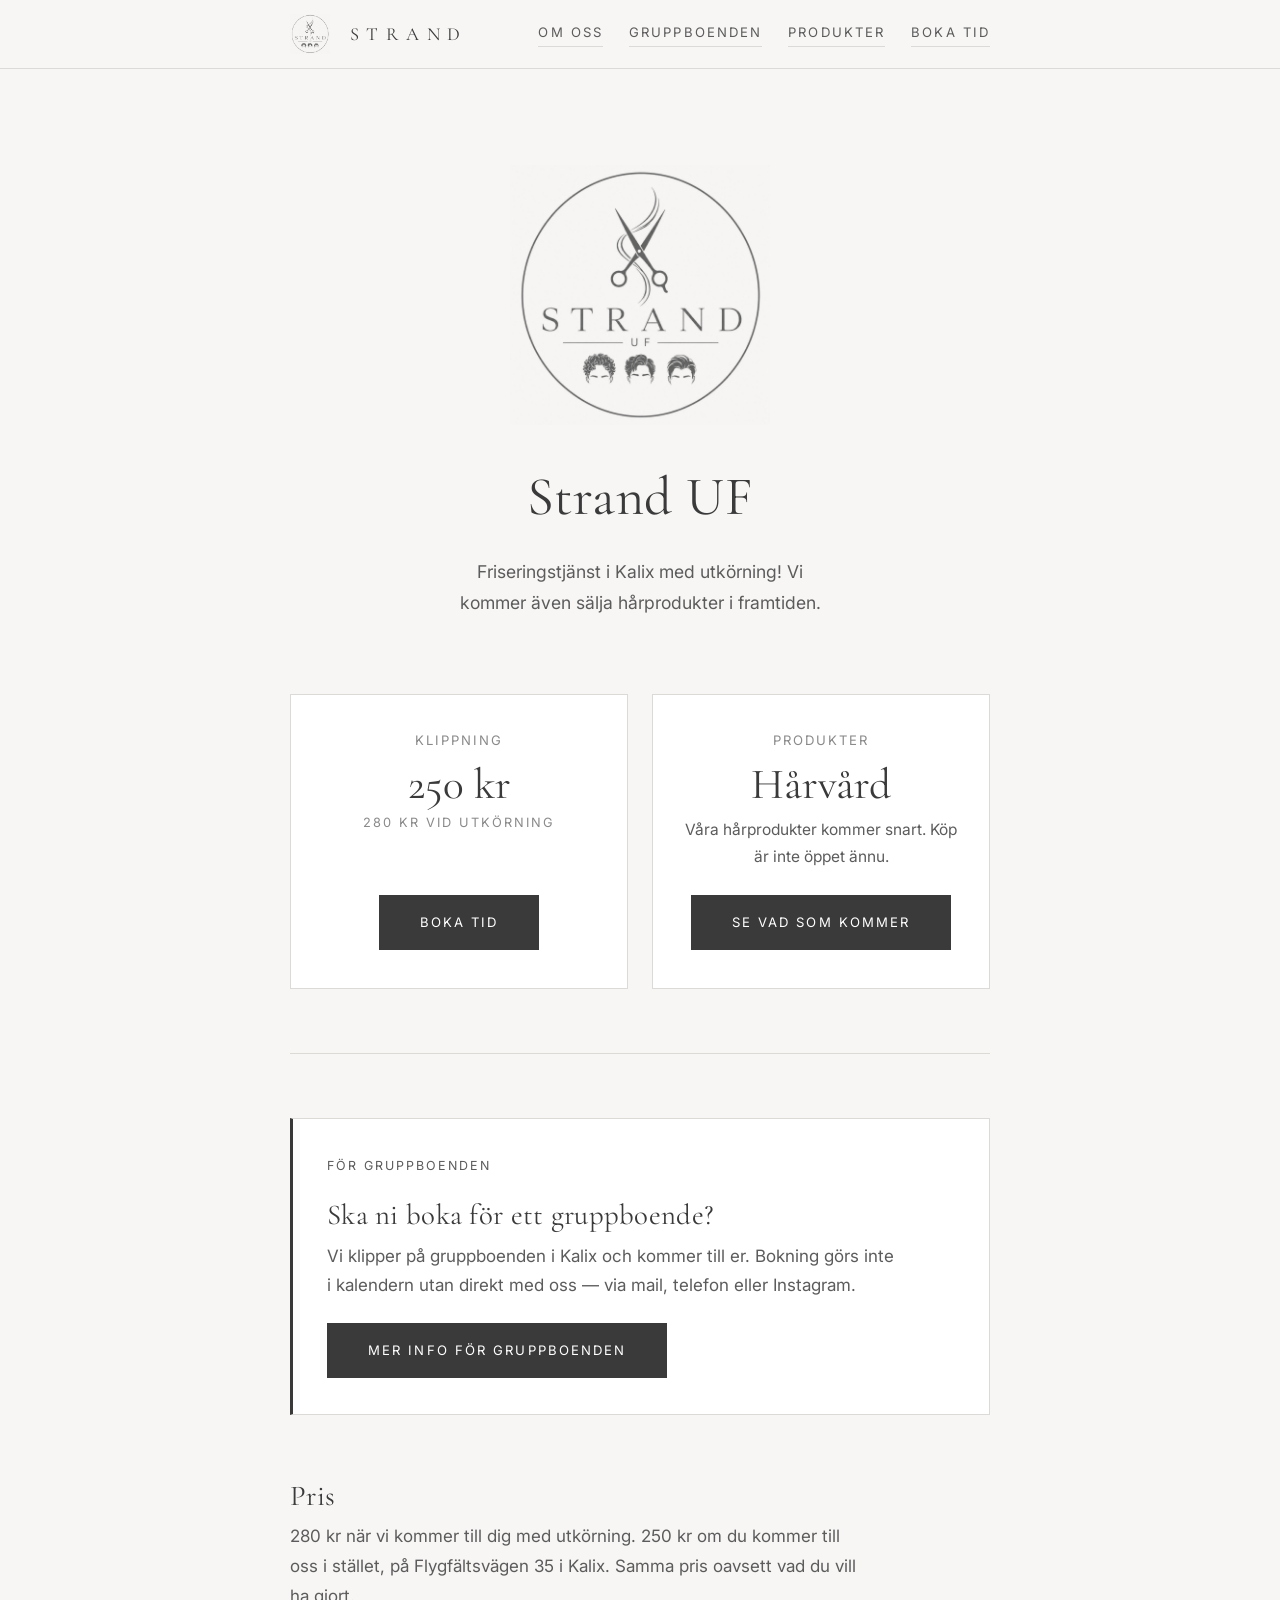
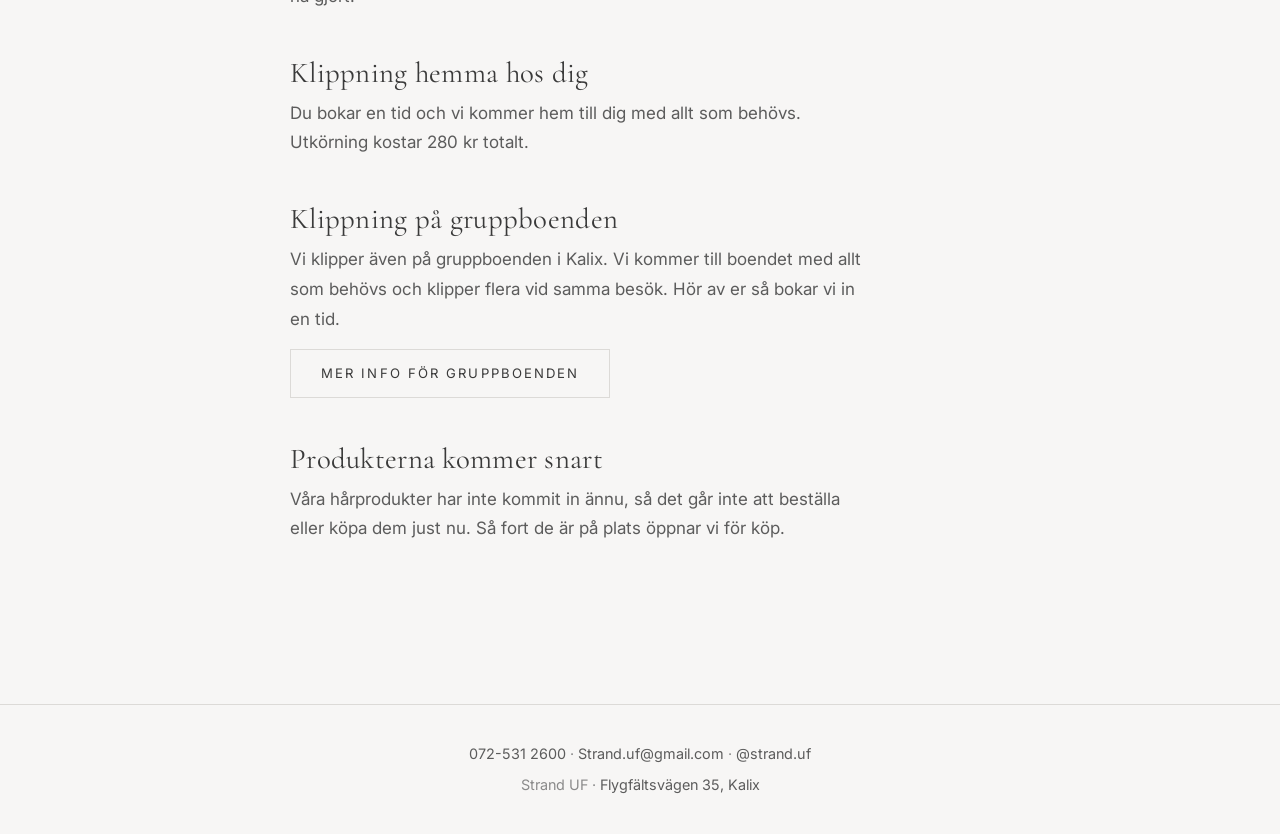
==== commit c313b886: "fixes" ====
--- a/index.html
+++ b/index.html
@@ -38,7 +38,7 @@
         <img class="mark" src="images/logo.png" alt="Strand UF">
 
         <h1>Strand UF</h1>
-        <p class="lead">Vi klipper hemma hos dig och på gruppboenden i Kalix, och får snart in egna hårprodukter.</p>
+        <p class="lead">Friseringstjänst i Kalix med utkörning! Vi kommer även sälja hårprodukter i framtiden.</p>
       </section>
 
       <!-- Två likvärdiga val: boka klippning eller köpa produkter. -->
@@ -46,9 +46,8 @@
 
         <div class="path">
           <h2>Klippning</h2>
-          <p class="price">280 kr</p>
-          <p class="price-note">250 kr om du kommer till oss</p>
-          <p class="path-text">Vi kommer hem till dig med allt som behövs, eller så kommer du till oss på Flygfältsvägen 35.</p>
+          <p class="price">250 kr</p>
+          <p class="price-note">280 kr vid utkörning</p>
           <a class="btn" href="boka.html">Boka tid</a>
         </div>
 
@@ -66,7 +65,7 @@
         <p class="notice-label">För gruppboenden</p>
         <h2>Ska ni boka för ett gruppboende?</h2>
         <p>Vi klipper på gruppboenden i Kalix och kommer till er. Bokning görs inte i
-           kalendern utan direkt med oss — via mejl, telefon eller Instagram.</p>
+           kalendern utan direkt med oss — via mail, telefon eller Instagram.</p>
         <a class="btn" href="gruppboenden.html">Mer info för gruppboenden</a>
       </section>
 
@@ -81,7 +80,7 @@
         <div class="row">
           <h2>Klippning hemma hos dig</h2>
           <p>Du bokar en tid och vi kommer hem till dig med allt som behövs. Utkörning
-             kostar 280 kr.</p>
+             kostar 280 kr totalt.</p>
         </div>
 
         <div class="row">
@@ -94,7 +93,7 @@
         <div class="row">
           <h2>Produkterna kommer snart</h2>
           <p>Våra hårprodukter har inte kommit in ännu, så det går inte att beställa eller köpa dem just nu.
-             Så fort de är på plats öppnar vi för köp — både till dig som klipper dig hos oss och till alla andra.</p>
+             Så fort de är på plats öppnar vi för köp.</p>
         </div>
 
       </section>
--- a/css/style.css
+++ b/css/style.css
@@ -427,14 +427,28 @@
   text-align: center;
 }
 
-.team-member img {
+/* Alla tre rutorna är exakt lika stora. Bilderna är tagna på olika avstånd,
+   så varje person zoomas och placeras via --zoom/--x/--y i om-oss.html för
+   att hamna i samma skala i rutan. */
+.team-photo {
+  position: relative;
   width: 100%;
   aspect-ratio: 3 / 4;
-  object-fit: cover;
-  object-position: center top;
+  overflow: hidden;
   background: #efedea;
   border: 1px solid var(--line);
   margin-bottom: 14px;
+}
+
+/* --zoom = bildens bredd i förhållande till rutan, --x andel av rutans bredd,
+   --y andel av rutans höjd. */
+.team-photo img {
+  position: absolute;
+  left: calc(var(--x, 0) * 100%);
+  top: calc(var(--y, 0) * 100%);
+  width: calc(var(--zoom, 1) * 100%);
+  max-width: none;
+  height: auto;
 }
 
 .team-name {
@@ -455,5 +469,5 @@
 @media (max-width: 620px) {
   .team-list { grid-template-columns: 1fr; gap: clamp(26px, 6vw, 36px); }
   /* Bilderna blir annars enormt höga när de ligger i en kolumn. */
-  .team-member img { max-width: 320px; margin-inline: auto; }
-}
+  .team-photo { max-width: 320px; margin-inline: auto; }
+}
